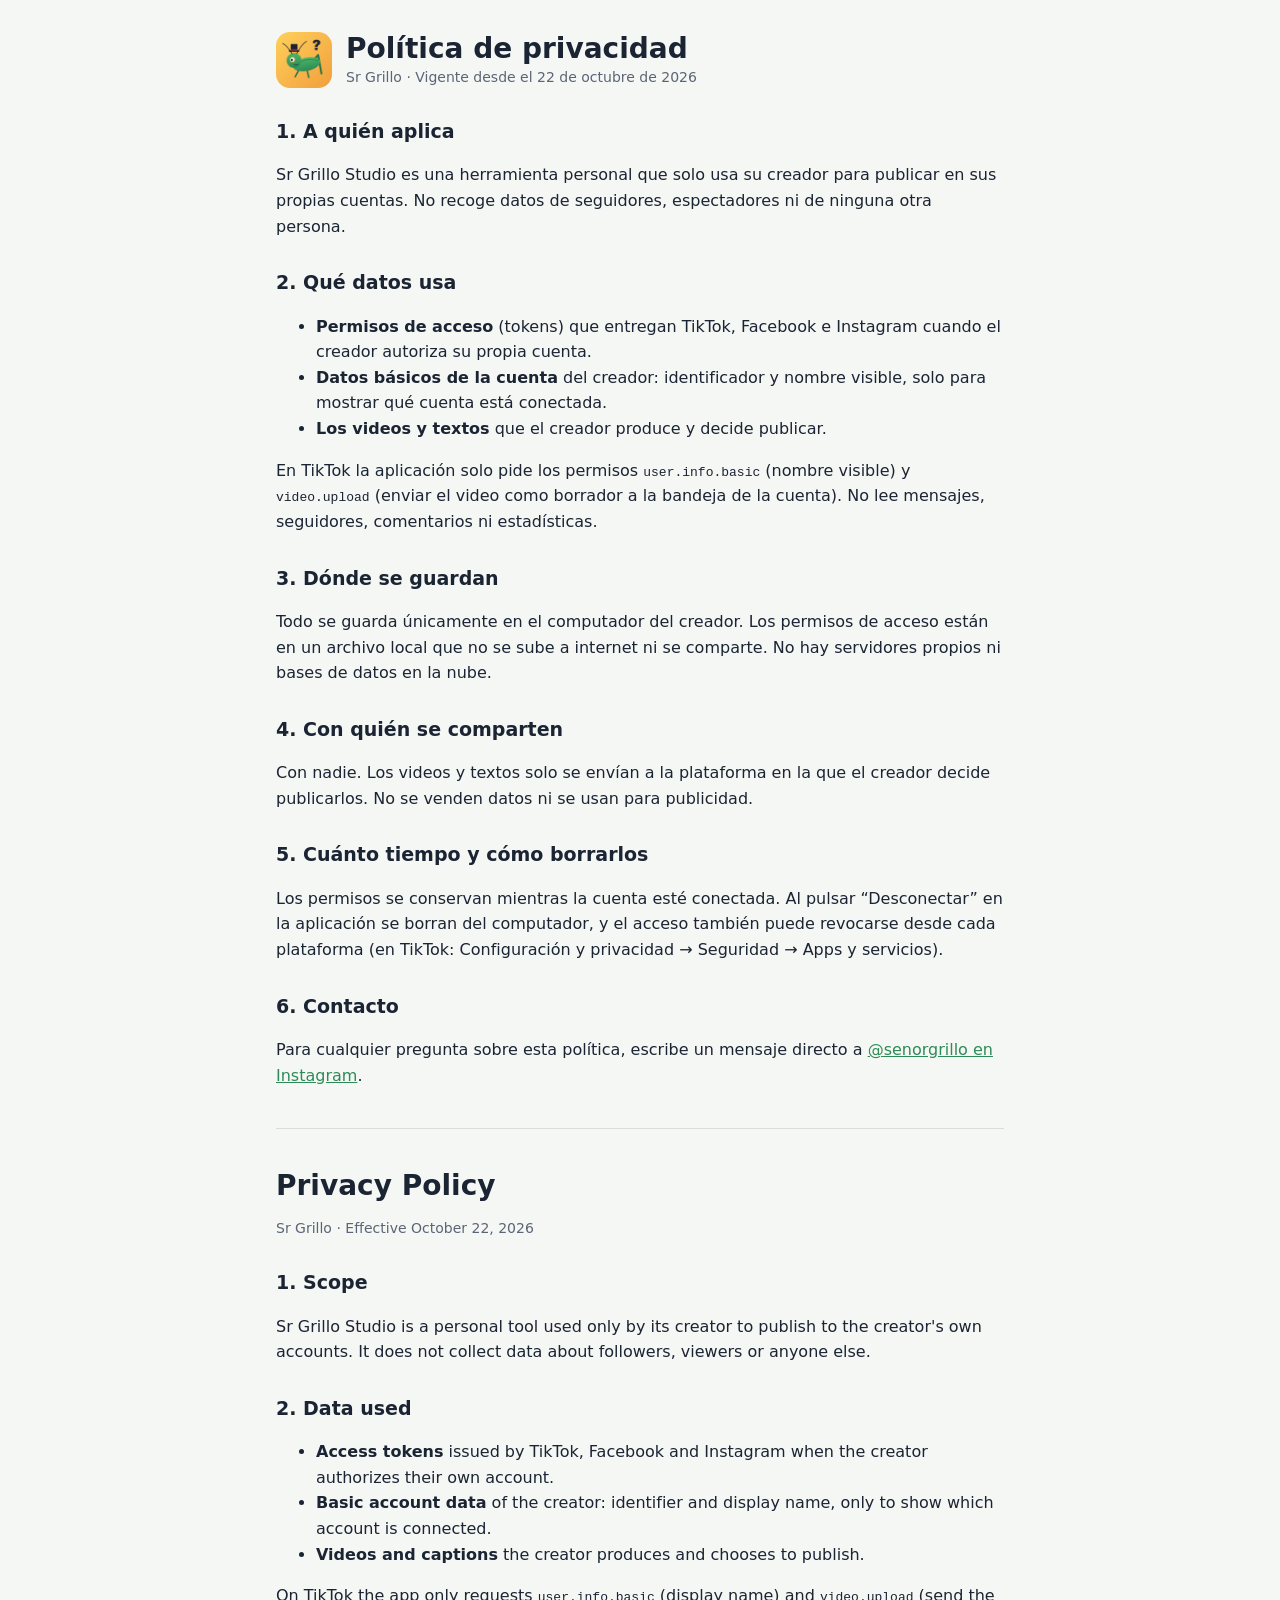
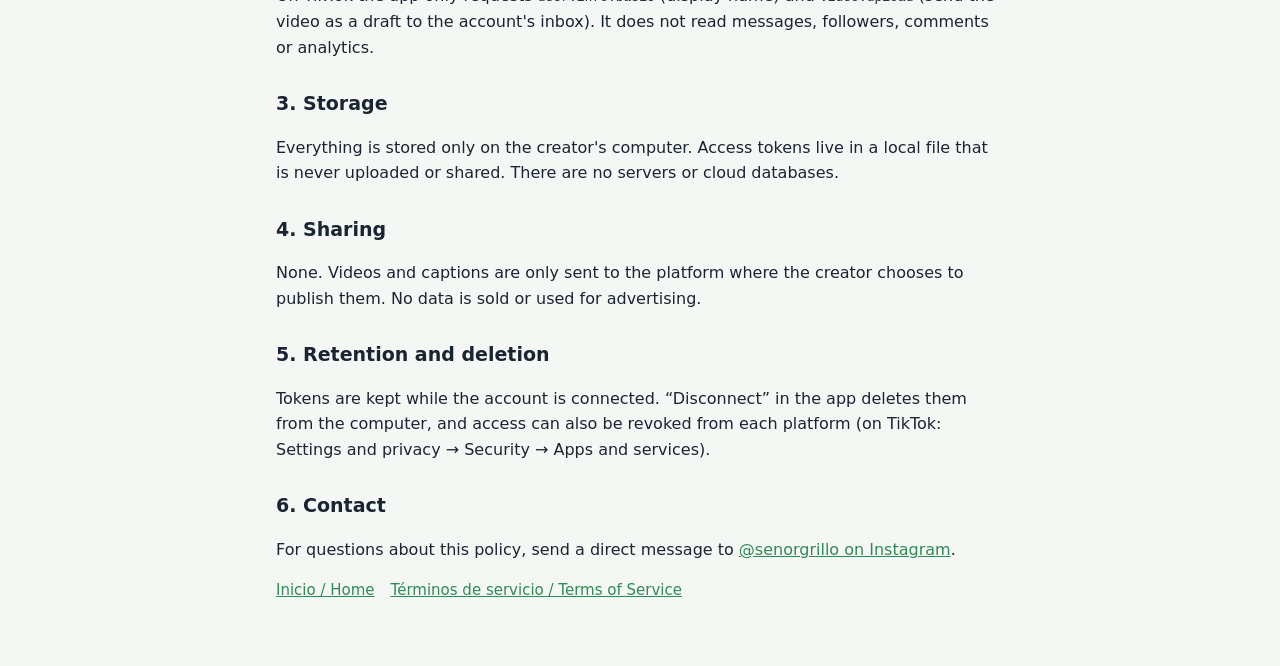
==== privacidad.html @ 915df3f1 "Páginas legales de Sr Grillo" ====
<!doctype html>
<html lang="es"><head><meta charset="utf-8"><meta name="viewport" content="width=device-width, initial-scale=1">
<title>Política de privacidad · Sr Grillo</title><link rel="stylesheet" href="estilo.css"><link rel="icon" href="icono.png"></head>
<body><main>
<header><img src="icono.png" alt=""><div><h1>Política de privacidad</h1><div class="meta">Sr Grillo · Vigente desde el 22 de octubre de 2026</div></div></header>

<h2>1. A quién aplica</h2>
<p>Sr Grillo Studio es una herramienta personal que solo usa su creador para publicar en sus propias cuentas. No recoge datos de seguidores, espectadores ni de ninguna otra persona.</p>

<h2>2. Qué datos usa</h2>
<ul>
<li><strong>Permisos de acceso</strong> (tokens) que entregan TikTok, Facebook e Instagram cuando el creador autoriza su propia cuenta.</li>
<li><strong>Datos básicos de la cuenta</strong> del creador: identificador y nombre visible, solo para mostrar qué cuenta está conectada.</li>
<li><strong>Los videos y textos</strong> que el creador produce y decide publicar.</li>
</ul>
<p>En TikTok la aplicación solo pide los permisos <code>user.info.basic</code> (nombre visible) y <code>video.upload</code> (enviar el video como borrador a la bandeja de la cuenta). No lee mensajes, seguidores, comentarios ni estadísticas.</p>

<h2>3. Dónde se guardan</h2>
<p>Todo se guarda únicamente en el computador del creador. Los permisos de acceso están en un archivo local que no se sube a internet ni se comparte. No hay servidores propios ni bases de datos en la nube.</p>

<h2>4. Con quién se comparten</h2>
<p>Con nadie. Los videos y textos solo se envían a la plataforma en la que el creador decide publicarlos. No se venden datos ni se usan para publicidad.</p>

<h2>5. Cuánto tiempo y cómo borrarlos</h2>
<p>Los permisos se conservan mientras la cuenta esté conectada. Al pulsar “Desconectar” en la aplicación se borran del computador, y el acceso también puede revocarse desde cada plataforma (en TikTok: Configuración y privacidad → Seguridad → Apps y servicios).</p>

<h2>6. Contacto</h2>
<p>Para cualquier pregunta sobre esta política, escribe un mensaje directo a <a href="https://www.instagram.com/senorgrillo/">@senorgrillo en Instagram</a>.</p>

<hr>
<h1>Privacy Policy</h1>
<p class="meta">Sr Grillo · Effective October 22, 2026</p>
<h2>1. Scope</h2>
<p>Sr Grillo Studio is a personal tool used only by its creator to publish to the creator's own accounts. It does not collect data about followers, viewers or anyone else.</p>
<h2>2. Data used</h2>
<ul>
<li><strong>Access tokens</strong> issued by TikTok, Facebook and Instagram when the creator authorizes their own account.</li>
<li><strong>Basic account data</strong> of the creator: identifier and display name, only to show which account is connected.</li>
<li><strong>Videos and captions</strong> the creator produces and chooses to publish.</li>
</ul>
<p>On TikTok the app only requests <code>user.info.basic</code> (display name) and <code>video.upload</code> (send the video as a draft to the account's inbox). It does not read messages, followers, comments or analytics.</p>
<h2>3. Storage</h2>
<p>Everything is stored only on the creator's computer. Access tokens live in a local file that is never uploaded or shared. There are no servers or cloud databases.</p>
<h2>4. Sharing</h2>
<p>None. Videos and captions are only sent to the platform where the creator chooses to publish them. No data is sold or used for advertising.</p>
<h2>5. Retention and deletion</h2>
<p>Tokens are kept while the account is connected. “Disconnect” in the app deletes them from the computer, and access can also be revoked from each platform (on TikTok: Settings and privacy → Security → Apps and services).</p>
<h2>6. Contact</h2>
<p>For questions about this policy, send a direct message to <a href="https://www.instagram.com/senorgrillo/">@senorgrillo on Instagram</a>.</p>
<nav><a href="index.html">Inicio / Home</a><a href="terminos.html">Términos de servicio / Terms of Service</a></nav>
</main></body></html>
---- estilo.css ----
:root { --tinta:#1B2433; --suave:#5A6577; --acento:#2E8B57; --fondo:#F5F7F4; }
* { box-sizing: border-box; }
body { margin: 0; font-family: system-ui, -apple-system, 'Segoe UI', Roboto, sans-serif; color: var(--tinta); background: var(--fondo); line-height: 1.6; }
main { max-width: 760px; margin: 0 auto; padding: 32px 16px 64px; }
header { display: flex; align-items: center; gap: 14px; margin-bottom: 24px; }
header img { width: 56px; height: 56px; border-radius: 14px; }
h1 { font-size: 28px; line-height: 1.2; margin: 0; }
h2 { font-size: 19px; margin: 28px 0 8px; }
.meta { color: var(--suave); font-size: 14px; }
a { color: var(--acento); }
nav { margin: 16px 0 0; display: flex; gap: 16px; flex-wrap: wrap; font-size: 15px; }
hr { border: 0; border-top: 1px solid #D9DED6; margin: 40px 0; }
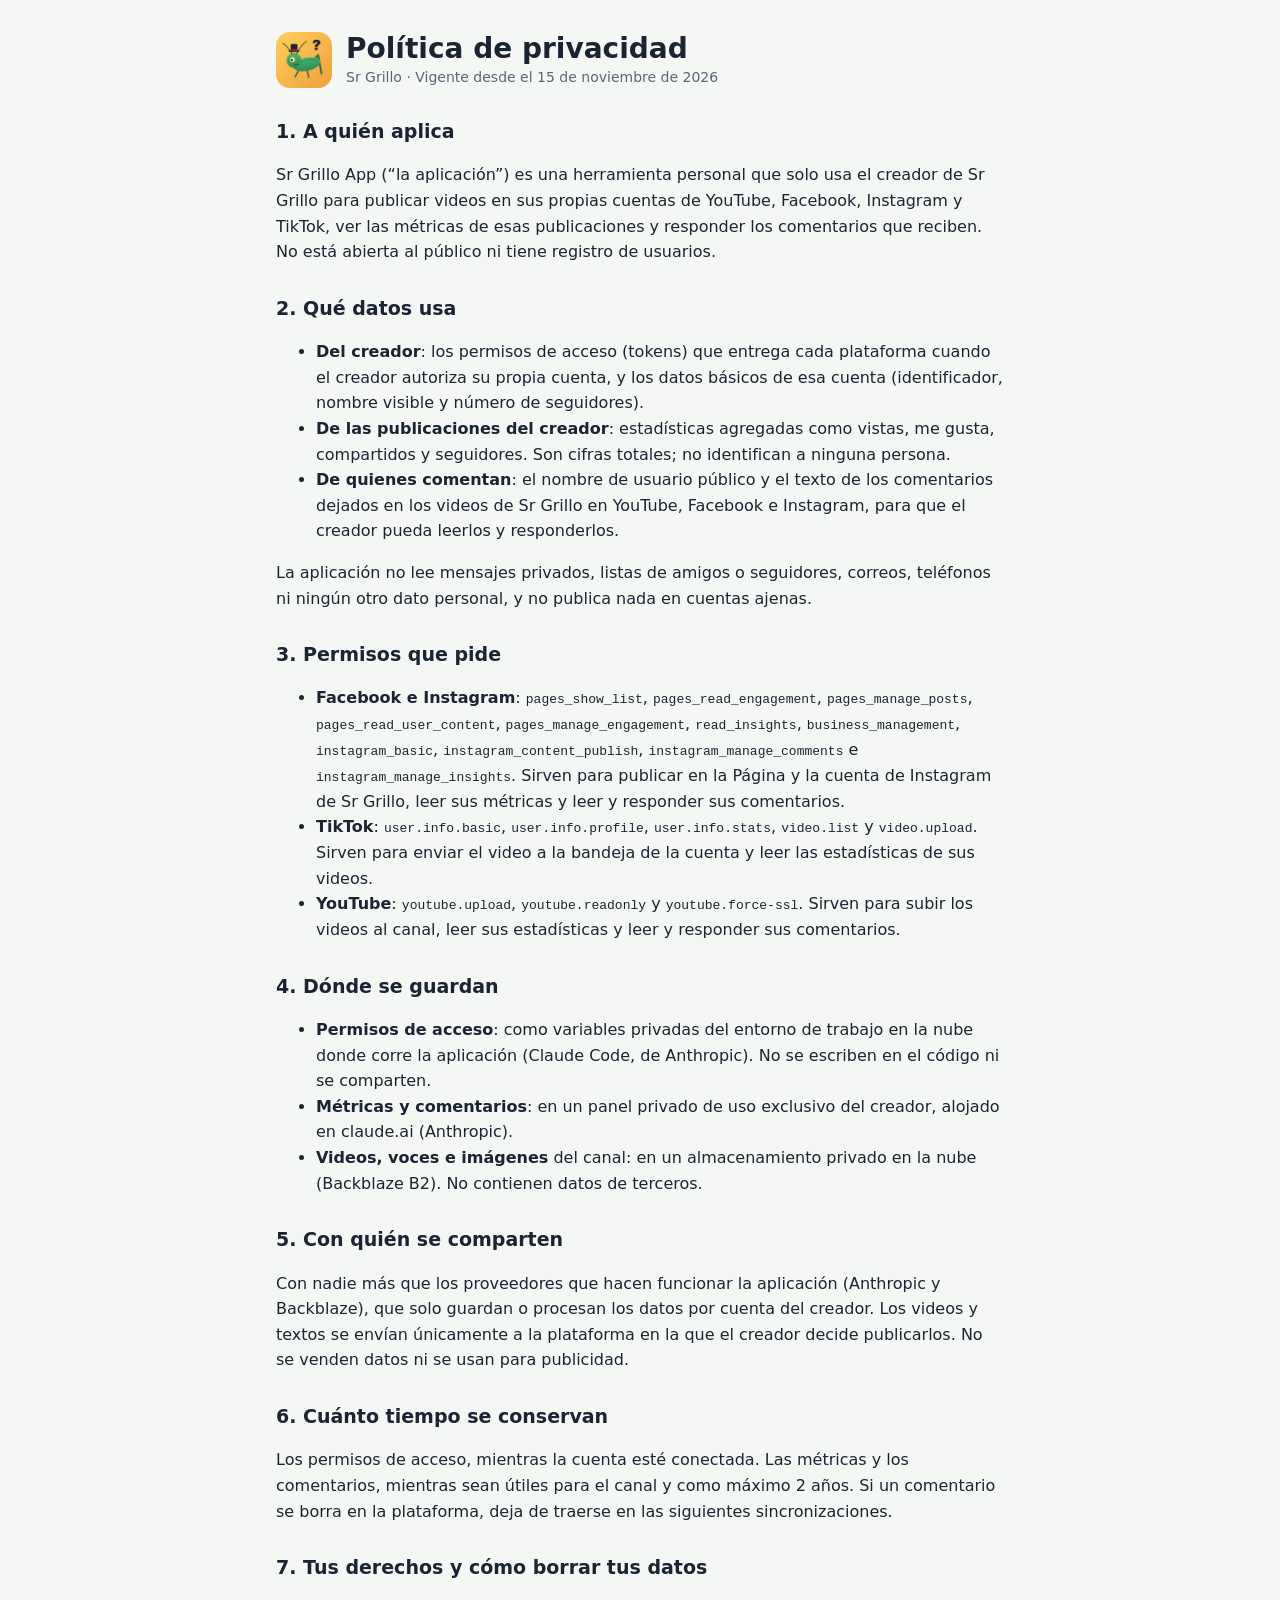
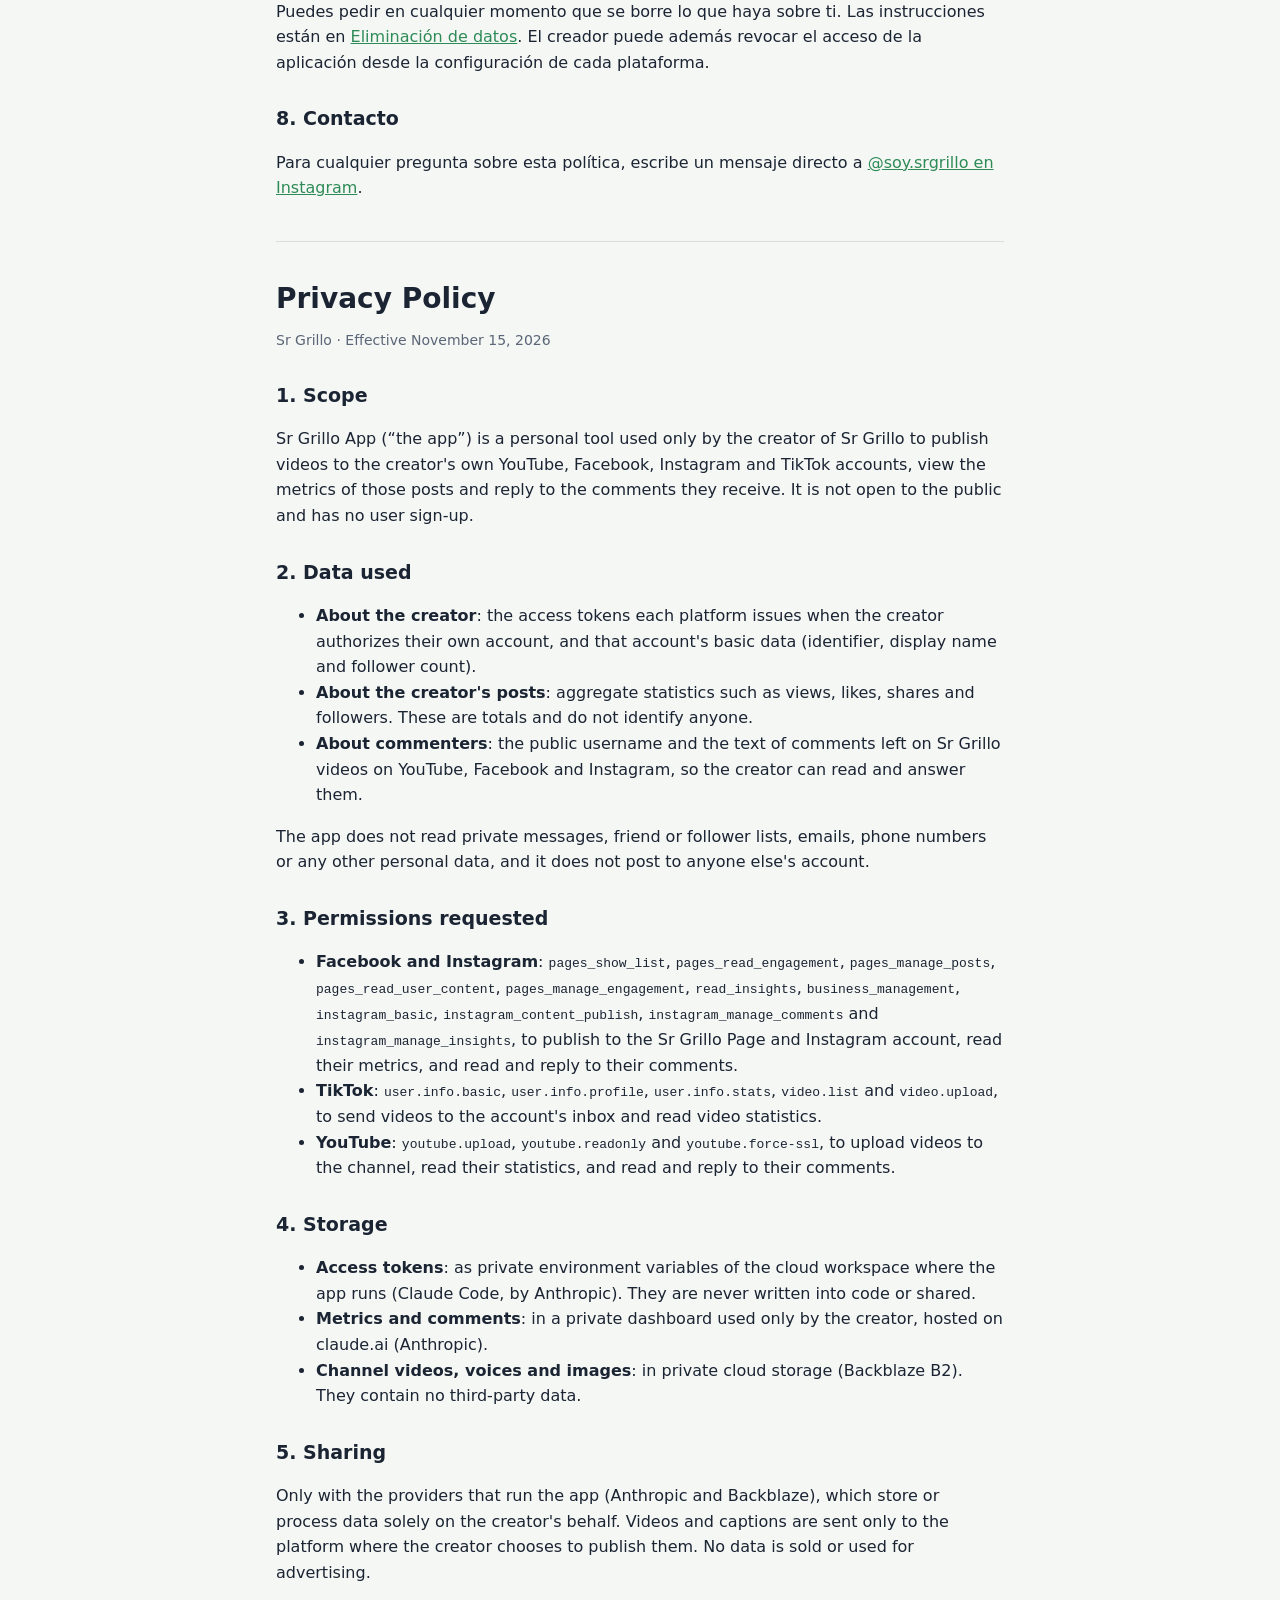
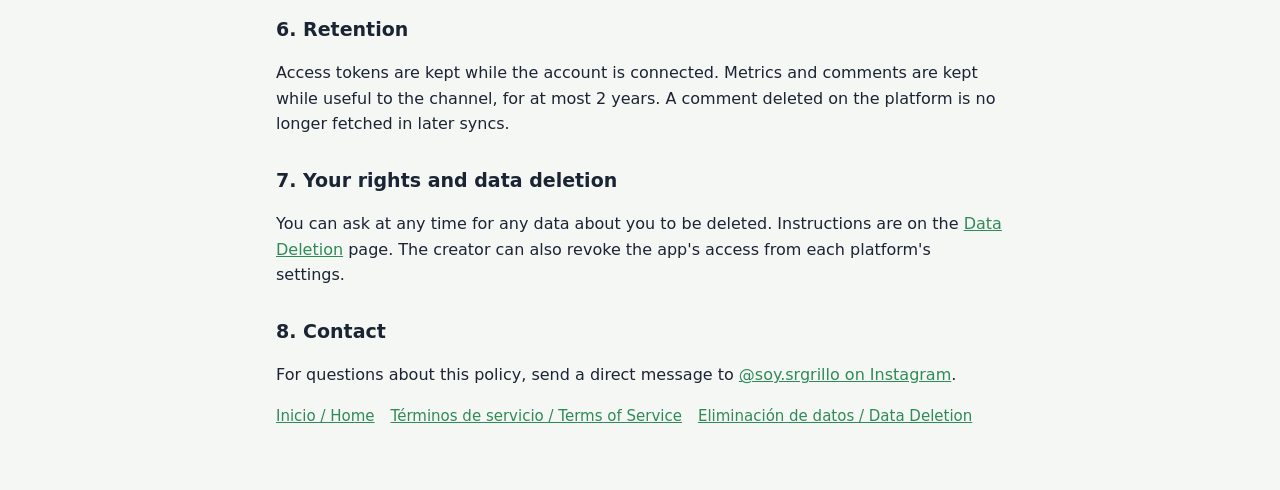
==== commit 58ad77a2: "Add files via upload" ====
--- a/privacidad.html
+++ b/privacidad.html
@@ -2,50 +2,76 @@
 <html lang="es"><head><meta charset="utf-8"><meta name="viewport" content="width=device-width, initial-scale=1">
 <title>Política de privacidad · Sr Grillo</title><link rel="stylesheet" href="estilo.css"><link rel="icon" href="icono.png"></head>
 <body><main>
-<header><img src="icono.png" alt=""><div><h1>Política de privacidad</h1><div class="meta">Sr Grillo · Vigente desde el 22 de octubre de 2026</div></div></header>
+<header><img src="icono.png" alt=""><div><h1>Política de privacidad</h1><div class="meta">Sr Grillo · Vigente desde el 15 de noviembre de 2026</div></div></header>
 
 <h2>1. A quién aplica</h2>
-<p>Sr Grillo Studio es una herramienta personal que solo usa su creador para publicar en sus propias cuentas. No recoge datos de seguidores, espectadores ni de ninguna otra persona.</p>
+<p>Sr Grillo App (“la aplicación”) es una herramienta personal que solo usa el creador de Sr Grillo para publicar videos en sus propias cuentas de YouTube, Facebook, Instagram y TikTok, ver las métricas de esas publicaciones y responder los comentarios que reciben. No está abierta al público ni tiene registro de usuarios.</p>
 
 <h2>2. Qué datos usa</h2>
 <ul>
-<li><strong>Permisos de acceso</strong> (tokens) que entregan TikTok, Facebook e Instagram cuando el creador autoriza su propia cuenta.</li>
-<li><strong>Datos básicos de la cuenta</strong> del creador: identificador y nombre visible, solo para mostrar qué cuenta está conectada.</li>
-<li><strong>Los videos y textos</strong> que el creador produce y decide publicar.</li>
+<li><strong>Del creador</strong>: los permisos de acceso (tokens) que entrega cada plataforma cuando el creador autoriza su propia cuenta, y los datos básicos de esa cuenta (identificador, nombre visible y número de seguidores).</li>
+<li><strong>De las publicaciones del creador</strong>: estadísticas agregadas como vistas, me gusta, compartidos y seguidores. Son cifras totales; no identifican a ninguna persona.</li>
+<li><strong>De quienes comentan</strong>: el nombre de usuario público y el texto de los comentarios dejados en los videos de Sr Grillo en YouTube, Facebook e Instagram, para que el creador pueda leerlos y responderlos.</li>
 </ul>
-<p>En TikTok la aplicación solo pide los permisos <code>user.info.basic</code> (nombre visible) y <code>video.upload</code> (enviar el video como borrador a la bandeja de la cuenta). No lee mensajes, seguidores, comentarios ni estadísticas.</p>
+<p>La aplicación no lee mensajes privados, listas de amigos o seguidores, correos, teléfonos ni ningún otro dato personal, y no publica nada en cuentas ajenas.</p>
 
-<h2>3. Dónde se guardan</h2>
-<p>Todo se guarda únicamente en el computador del creador. Los permisos de acceso están en un archivo local que no se sube a internet ni se comparte. No hay servidores propios ni bases de datos en la nube.</p>
+<h2>3. Permisos que pide</h2>
+<ul>
+<li><strong>Facebook e Instagram</strong>: <code>pages_show_list</code>, <code>pages_read_engagement</code>, <code>pages_manage_posts</code>, <code>pages_read_user_content</code>, <code>pages_manage_engagement</code>, <code>read_insights</code>, <code>business_management</code>, <code>instagram_basic</code>, <code>instagram_content_publish</code>, <code>instagram_manage_comments</code> e <code>instagram_manage_insights</code>. Sirven para publicar en la Página y la cuenta de Instagram de Sr Grillo, leer sus métricas y leer y responder sus comentarios.</li>
+<li><strong>TikTok</strong>: <code>user.info.basic</code>, <code>user.info.profile</code>, <code>user.info.stats</code>, <code>video.list</code> y <code>video.upload</code>. Sirven para enviar el video a la bandeja de la cuenta y leer las estadísticas de sus videos.</li>
+<li><strong>YouTube</strong>: <code>youtube.upload</code>, <code>youtube.readonly</code> y <code>youtube.force-ssl</code>. Sirven para subir los videos al canal, leer sus estadísticas y leer y responder sus comentarios.</li>
+</ul>
 
-<h2>4. Con quién se comparten</h2>
-<p>Con nadie. Los videos y textos solo se envían a la plataforma en la que el creador decide publicarlos. No se venden datos ni se usan para publicidad.</p>
+<h2>4. Dónde se guardan</h2>
+<ul>
+<li><strong>Permisos de acceso</strong>: como variables privadas del entorno de trabajo en la nube donde corre la aplicación (Claude Code, de Anthropic). No se escriben en el código ni se comparten.</li>
+<li><strong>Métricas y comentarios</strong>: en un panel privado de uso exclusivo del creador, alojado en claude.ai (Anthropic).</li>
+<li><strong>Videos, voces e imágenes</strong> del canal: en un almacenamiento privado en la nube (Backblaze B2). No contienen datos de terceros.</li>
+</ul>
 
-<h2>5. Cuánto tiempo y cómo borrarlos</h2>
-<p>Los permisos se conservan mientras la cuenta esté conectada. Al pulsar “Desconectar” en la aplicación se borran del computador, y el acceso también puede revocarse desde cada plataforma (en TikTok: Configuración y privacidad → Seguridad → Apps y servicios).</p>
+<h2>5. Con quién se comparten</h2>
+<p>Con nadie más que los proveedores que hacen funcionar la aplicación (Anthropic y Backblaze), que solo guardan o procesan los datos por cuenta del creador. Los videos y textos se envían únicamente a la plataforma en la que el creador decide publicarlos. No se venden datos ni se usan para publicidad.</p>
 
-<h2>6. Contacto</h2>
-<p>Para cualquier pregunta sobre esta política, escribe un mensaje directo a <a href="https://www.instagram.com/senorgrillo/">@senorgrillo en Instagram</a>.</p>
+<h2>6. Cuánto tiempo se conservan</h2>
+<p>Los permisos de acceso, mientras la cuenta esté conectada. Las métricas y los comentarios, mientras sean útiles para el canal y como máximo 2 años. Si un comentario se borra en la plataforma, deja de traerse en las siguientes sincronizaciones.</p>
+
+<h2>7. Tus derechos y cómo borrar tus datos</h2>
+<p>Puedes pedir en cualquier momento que se borre lo que haya sobre ti. Las instrucciones están en <a href="eliminar-datos.html">Eliminación de datos</a>. El creador puede además revocar el acceso de la aplicación desde la configuración de cada plataforma.</p>
+
+<h2>8. Contacto</h2>
+<p>Para cualquier pregunta sobre esta política, escribe un mensaje directo a <a href="https://www.instagram.com/soy.srgrillo/">@soy.srgrillo en Instagram</a>.</p>
 
 <hr>
 <h1>Privacy Policy</h1>
-<p class="meta">Sr Grillo · Effective October 22, 2026</p>
+<p class="meta">Sr Grillo · Effective November 15, 2026</p>
 <h2>1. Scope</h2>
-<p>Sr Grillo Studio is a personal tool used only by its creator to publish to the creator's own accounts. It does not collect data about followers, viewers or anyone else.</p>
+<p>Sr Grillo App (“the app”) is a personal tool used only by the creator of Sr Grillo to publish videos to the creator's own YouTube, Facebook, Instagram and TikTok accounts, view the metrics of those posts and reply to the comments they receive. It is not open to the public and has no user sign-up.</p>
 <h2>2. Data used</h2>
 <ul>
-<li><strong>Access tokens</strong> issued by TikTok, Facebook and Instagram when the creator authorizes their own account.</li>
-<li><strong>Basic account data</strong> of the creator: identifier and display name, only to show which account is connected.</li>
-<li><strong>Videos and captions</strong> the creator produces and chooses to publish.</li>
+<li><strong>About the creator</strong>: the access tokens each platform issues when the creator authorizes their own account, and that account's basic data (identifier, display name and follower count).</li>
+<li><strong>About the creator's posts</strong>: aggregate statistics such as views, likes, shares and followers. These are totals and do not identify anyone.</li>
+<li><strong>About commenters</strong>: the public username and the text of comments left on Sr Grillo videos on YouTube, Facebook and Instagram, so the creator can read and answer them.</li>
 </ul>
-<p>On TikTok the app only requests <code>user.info.basic</code> (display name) and <code>video.upload</code> (send the video as a draft to the account's inbox). It does not read messages, followers, comments or analytics.</p>
-<h2>3. Storage</h2>
-<p>Everything is stored only on the creator's computer. Access tokens live in a local file that is never uploaded or shared. There are no servers or cloud databases.</p>
-<h2>4. Sharing</h2>
-<p>None. Videos and captions are only sent to the platform where the creator chooses to publish them. No data is sold or used for advertising.</p>
-<h2>5. Retention and deletion</h2>
-<p>Tokens are kept while the account is connected. “Disconnect” in the app deletes them from the computer, and access can also be revoked from each platform (on TikTok: Settings and privacy → Security → Apps and services).</p>
-<h2>6. Contact</h2>
-<p>For questions about this policy, send a direct message to <a href="https://www.instagram.com/senorgrillo/">@senorgrillo on Instagram</a>.</p>
-<nav><a href="index.html">Inicio / Home</a><a href="terminos.html">Términos de servicio / Terms of Service</a></nav>
+<p>The app does not read private messages, friend or follower lists, emails, phone numbers or any other personal data, and it does not post to anyone else's account.</p>
+<h2>3. Permissions requested</h2>
+<ul>
+<li><strong>Facebook and Instagram</strong>: <code>pages_show_list</code>, <code>pages_read_engagement</code>, <code>pages_manage_posts</code>, <code>pages_read_user_content</code>, <code>pages_manage_engagement</code>, <code>read_insights</code>, <code>business_management</code>, <code>instagram_basic</code>, <code>instagram_content_publish</code>, <code>instagram_manage_comments</code> and <code>instagram_manage_insights</code>, to publish to the Sr Grillo Page and Instagram account, read their metrics, and read and reply to their comments.</li>
+<li><strong>TikTok</strong>: <code>user.info.basic</code>, <code>user.info.profile</code>, <code>user.info.stats</code>, <code>video.list</code> and <code>video.upload</code>, to send videos to the account's inbox and read video statistics.</li>
+<li><strong>YouTube</strong>: <code>youtube.upload</code>, <code>youtube.readonly</code> and <code>youtube.force-ssl</code>, to upload videos to the channel, read their statistics, and read and reply to their comments.</li>
+</ul>
+<h2>4. Storage</h2>
+<ul>
+<li><strong>Access tokens</strong>: as private environment variables of the cloud workspace where the app runs (Claude Code, by Anthropic). They are never written into code or shared.</li>
+<li><strong>Metrics and comments</strong>: in a private dashboard used only by the creator, hosted on claude.ai (Anthropic).</li>
+<li><strong>Channel videos, voices and images</strong>: in private cloud storage (Backblaze B2). They contain no third-party data.</li>
+</ul>
+<h2>5. Sharing</h2>
+<p>Only with the providers that run the app (Anthropic and Backblaze), which store or process data solely on the creator's behalf. Videos and captions are sent only to the platform where the creator chooses to publish them. No data is sold or used for advertising.</p>
+<h2>6. Retention</h2>
+<p>Access tokens are kept while the account is connected. Metrics and comments are kept while useful to the channel, for at most 2 years. A comment deleted on the platform is no longer fetched in later syncs.</p>
+<h2>7. Your rights and data deletion</h2>
+<p>You can ask at any time for any data about you to be deleted. Instructions are on the <a href="eliminar-datos.html">Data Deletion</a> page. The creator can also revoke the app's access from each platform's settings.</p>
+<h2>8. Contact</h2>
+<p>For questions about this policy, send a direct message to <a href="https://www.instagram.com/soy.srgrillo/">@soy.srgrillo on Instagram</a>.</p>
+<nav><a href="index.html">Inicio / Home</a><a href="terminos.html">Términos de servicio / Terms of Service</a><a href="eliminar-datos.html">Eliminación de datos / Data Deletion</a></nav>
 </main></body></html>
